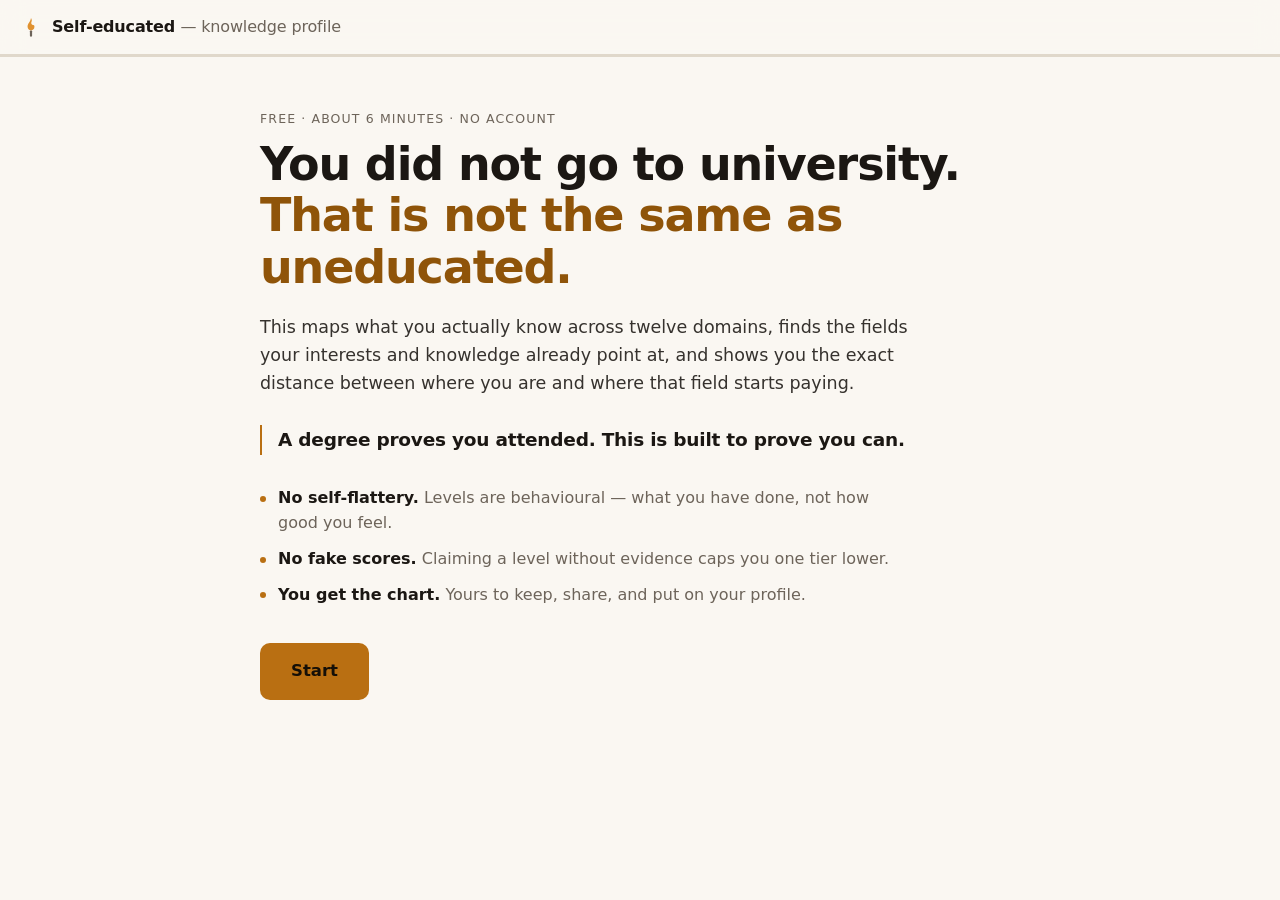
==== index.html @ 81935163 "Free knowledge-profile assessment Step 1 of Self-educated: a standalone page that maps interests and" ====
<!doctype html>
<html lang="en">
<head>
  <meta charset="utf-8">
  <meta name="viewport" content="width=device-width, initial-scale=1">
  <title>Self-educated — map what you actually know</title>
  <meta name="description" content="A free assessment for people who learned outside university. Maps your knowledge across twelve domains, finds the fields you already fit, and shows the distance to get there.">
  <meta property="og:title" content="Self-educated — map what you actually know">
  <meta property="og:description" content="You did not go to university. That is not the same as uneducated. Free, 6 minutes, no account.">
  <meta property="og:type" content="website">
  <link rel="icon" href="data:image/svg+xml,<svg xmlns='http://www.w3.org/2000/svg' viewBox='0 0 32 32'><text y='26' font-size='26'>🔥</text></svg>">
  <link rel="stylesheet" href="assets/styles.css">
</head>
<body>
  <header class="topbar">
    <svg class="mark" viewBox="0 0 32 32" aria-hidden="true">
      <path d="M16 3c3 5-1 6 1 9 1.4 2.1 4-.2 4 3.4C21 19 19 21 16 21s-5-2.4-5-5.6C11 11 15 9 16 3z" fill="#e0912f"/>
      <rect x="14.4" y="21" width="3.2" height="9" rx="1.2" fill="#6d645a"/>
    </svg>
    <span class="wordmark">Self-educated <span>— knowledge profile</span></span>
  </header>
  <div class="progress"><div id="progress-bar"></div></div>

  <main id="app"></main>

  <script type="module" src="assets/app.js"></script>
</body>
</html>
---- assets/styles.css ----
/* Self-educated — dark, warm, torch-lit. Light theme follows the OS. */

:root {
  --bg:        #0d0c0b;
  --surface:   #16130f;
  --surface-2: #1e1a15;
  --line:      #2e2822;
  --text:      #f2ece3;
  --muted:     #9a9088;
  --accent:    #e0912f;
  --accent-2:  #f5b955;
  --demand:    #5a8dd6;
  --ok:        #5fb37a;
  --warn:      #d8a13c;
  --radius:    14px;
  --maxw:      760px;
}

@media (prefers-color-scheme: light) {
  :root {
    --bg:        #faf7f2;
    --surface:   #fffdfa;
    --surface-2: #f2ede4;
    --line:      #e0d8cb;
    --text:      #1b1713;
    --muted:     #6d645a;
    --accent:    #b96f12;
    --accent-2:  #8f5409;
    --demand:    #2f62ab;
  }
}

* { box-sizing: border-box; }

body {
  margin: 0;
  background: var(--bg);
  color: var(--text);
  font: 16px/1.6 -apple-system, BlinkMacSystemFont, 'Segoe UI', Inter, system-ui, sans-serif;
  -webkit-font-smoothing: antialiased;
}

/* --- chrome ------------------------------------------------------ */

.topbar {
  position: sticky; top: 0; z-index: 10;
  display: flex; align-items: center; gap: 10px;
  padding: 14px 20px;
  background: color-mix(in srgb, var(--bg) 88%, transparent);
  backdrop-filter: blur(12px);
  border-bottom: 1px solid var(--line);
}
.mark { width: 22px; height: 22px; flex: none; }
.wordmark { font-weight: 620; letter-spacing: -0.01em; }
.wordmark span { color: var(--muted); font-weight: 400; }

.progress { height: 2px; background: var(--line); }
#progress-bar {
  height: 100%; width: 0;
  background: linear-gradient(90deg, var(--accent), var(--accent-2));
  transition: width .35s cubic-bezier(.4,0,.2,1);
}

main { padding: 0 20px 100px; }
.screen { max-width: var(--maxw); margin: 0 auto; padding-top: 52px; }
.screen.wide { max-width: 880px; }

/* --- type -------------------------------------------------------- */

h1 { font-size: clamp(30px, 5.4vw, 46px); line-height: 1.12; letter-spacing: -0.025em; margin: 10px 0 20px; font-weight: 660; }
h2 { font-size: clamp(23px, 3.6vw, 31px); line-height: 1.2; letter-spacing: -0.02em; margin: 0 0 10px; font-weight: 640; }
h3 { font-size: 18px; letter-spacing: -0.01em; margin: 0 0 12px; font-weight: 620; }
h4 { font-size: 16.5px; margin: 0; font-weight: 620; }
.glow { color: var(--accent-2); }
.eyebrow { font-size: 12.5px; letter-spacing: .09em; text-transform: uppercase; color: var(--muted); margin: 0; }
.lede { font-size: 17.5px; color: var(--text); opacity: .88; max-width: 62ch; }
.sub { color: var(--muted); max-width: 66ch; margin: 0 0 22px; }
.footnote { color: var(--muted); font-size: 13px; margin-top: 16px; max-width: 66ch; }

.claim {
  font-size: 18.5px; font-weight: 560; letter-spacing: -0.012em;
  margin: 28px 0 0; padding-left: 16px;
  border-left: 2px solid var(--accent);
  max-width: 52ch;
}
.promise { list-style: none; padding: 0; margin: 30px 0 36px; display: grid; gap: 10px; }
.promise li { padding-left: 18px; position: relative; color: var(--muted); max-width: 62ch; }
.promise li::before { content: ''; position: absolute; left: 0; top: .68em; width: 6px; height: 6px; border-radius: 50%; background: var(--accent); }
.promise b { color: var(--text); }

/* --- buttons ----------------------------------------------------- */

.btn {
  font: inherit; font-weight: 560; cursor: pointer;
  border-radius: 10px; border: 1px solid transparent;
  padding: 11px 20px; transition: .16s ease;
}
.btn-primary { background: var(--accent); color: #150f07; }
.btn-primary:hover:not(:disabled) { background: var(--accent-2); }
.btn-primary:disabled { opacity: .34; cursor: not-allowed; }
.btn-ghost { background: transparent; color: var(--muted); border-color: var(--line); }
.btn-ghost:hover { color: var(--text); border-color: var(--muted); }
.btn-lg { padding: 14px 30px; font-size: 16.5px; }

.nav {
  max-width: var(--maxw); margin: 34px auto 0;
  display: flex; justify-content: space-between; gap: 12px;
}

/* --- pickers ----------------------------------------------------- */

.grid-pick { display: grid; grid-template-columns: repeat(auto-fill, minmax(228px, 1fr)); gap: 10px; }
.pick {
  font: inherit; text-align: left; cursor: pointer;
  padding: 15px 16px; border-radius: var(--radius);
  background: var(--surface); color: var(--text);
  border: 1px solid var(--line); transition: .14s ease;
}
.pick:hover { border-color: var(--muted); }
.pick.is-on { border-color: var(--accent); background: color-mix(in srgb, var(--accent) 12%, var(--surface)); }
.counter { color: var(--muted); font-size: 13.5px; margin-top: 14px; }

.stack { display: grid; gap: 9px; }
.row-opt {
  font: inherit; text-align: left; cursor: pointer; width: 100%;
  display: flex; justify-content: space-between; align-items: center; gap: 14px;
  padding: 15px 17px; border-radius: var(--radius);
  background: var(--surface); color: var(--text);
  border: 1px solid var(--line); transition: .14s ease;
}
.row-opt:hover { border-color: var(--muted); }
.row-opt.is-on { border-color: var(--accent); background: color-mix(in srgb, var(--accent) 12%, var(--surface)); }
.ev-row { display: grid; gap: 6px; }
.ev-flag { font-size: 12.5px; color: var(--muted); white-space: nowrap; }
.row-opt.is-on .ev-flag { color: var(--accent-2); }
.chip {
  justify-self: start; font: inherit; font-size: 13px; cursor: pointer;
  padding: 7px 13px; border-radius: 999px; margin-left: 16px;
  background: transparent; color: var(--muted); border: 1px dashed var(--line);
}
.chip.is-on { border-style: solid; border-color: var(--accent); color: var(--accent-2); }

/* --- scales ------------------------------------------------------ */

.stack-q { display: grid; gap: 8px; }
.q { padding: 16px 17px; border-radius: var(--radius); background: var(--surface); border: 1px solid var(--line); }
.q-text { margin: 0 0 12px; }
.scale { display: grid; grid-template-columns: repeat(4, 1fr); gap: 6px; }
.scale-btn, .lvl-btn {
  font: inherit; font-size: 13px; cursor: pointer;
  padding: 9px 6px; border-radius: 9px;
  background: var(--surface-2); color: var(--muted);
  border: 1px solid transparent; transition: .12s ease;
}
.scale-btn:hover, .lvl-btn:hover { color: var(--text); }
.scale-btn.is-on, .lvl-btn.is-on { background: var(--accent); color: #150f07; font-weight: 560; }

.levels { display: grid; gap: 8px; }
.lvl {
  display: grid; grid-template-columns: 1fr minmax(300px, 380px); gap: 16px; align-items: center;
  padding: 12px 16px; border-radius: var(--radius); background: var(--surface); border: 1px solid var(--line);
}
.lvl-name { font-weight: 520; }
.lvl-scale { display: grid; grid-template-columns: repeat(5, 1fr); gap: 5px; }

/* --- results ----------------------------------------------------- */

.results { padding-top: 44px; }
.headline { display: flex; gap: 22px; align-items: center; margin: 14px 0 30px; flex-wrap: wrap; }
.flame {
  display: grid; place-items: center; flex: none;
  width: 116px; height: 116px; border-radius: 50%;
  background: radial-gradient(circle at 50% 62%, color-mix(in srgb, var(--accent) 34%, transparent), transparent 68%);
  border: 1px solid var(--line);
}
.flame-num { font-size: 40px; font-weight: 680; letter-spacing: -0.03em; line-height: 1; color: var(--accent-2); }
.flame-lbl { font-size: 11px; text-transform: uppercase; letter-spacing: .08em; color: var(--muted); margin-top: 5px; }
.headline-txt { font-size: 19px; margin: 0; flex: 1 1 260px; }

.chart-wrap { margin: 6px 0 40px; }
.radar { width: 100%; height: auto; display: block; }
.rd-ring, .rd-spoke { fill: none; stroke: var(--line); }
.rd-ring { stroke-width: 1.1; }
.rd-spoke { stroke-width: 1; }
.rd-tick { fill: var(--muted); font-size: 11px; }
.rd-label { fill: var(--text); font-size: 13px; }
.rd-demand { fill: var(--demand); fill-opacity: .16; stroke: var(--demand); stroke-width: 2; }
.rd-demand-dot { fill: var(--demand); }
.rd-you { fill: var(--accent); fill-opacity: .3; stroke: var(--accent); stroke-width: 2; }
.rd-you-dot { fill: var(--accent); }
.rd-legend-box { fill: var(--surface); stroke: var(--line); }
.rd-legend-text { fill: var(--text); font-size: 12px; }

.block { padding: 26px 0; border-top: 1px solid var(--line); }
.read { font-size: 17px; margin: 0 0 12px; max-width: 66ch; }
.tag { display: inline-block; padding: 3px 10px; border-radius: 999px; background: var(--surface-2); color: var(--text); font-size: 13px; }

.fields { display: grid; gap: 12px; }
.field { padding: 18px 19px; border-radius: var(--radius); background: var(--surface); border: 1px solid var(--line); }
.field.is-top { border-color: var(--accent); }
.field header { display: flex; justify-content: space-between; align-items: baseline; gap: 12px; margin-bottom: 8px; }
.field p { color: var(--muted); margin: 0 0 14px; }
.match { font-size: 13.5px; font-weight: 600; color: var(--accent-2); white-space: nowrap; }
.meta { display: grid; gap: 7px; margin: 0; font-size: 13.5px; }
.meta > div { display: flex; gap: 10px; flex-wrap: wrap; }
.meta dt { color: var(--muted); min-width: 176px; margin: 0; }
.meta dd { margin: 0; }
.risk {
  font-size: 13.5px; color: var(--warn) !important; margin: 0 0 13px !important;
  padding: 9px 12px; border-radius: 9px;
  background: color-mix(in srgb, var(--warn) 10%, transparent);
  border: 1px solid color-mix(in srgb, var(--warn) 30%, transparent);
}
.ai-badge { font-weight: 550; }
.ai-high { color: #d9704f; }
.ai-mid  { color: var(--warn); }
.ai-low  { color: var(--ok); }

.tiers { display: grid; gap: 8px; margin-bottom: 16px; }
.tier-row { display: grid; grid-template-columns: 190px 92px 1fr; gap: 14px; align-items: center; padding: 13px 15px; border-radius: 11px; background: var(--surface); border: 1px solid var(--line); }
.tier-dom { font-weight: 520; }
.tier-meaning { font-size: 13.5px; display: grid; gap: 2px; }
.tier-meaning b { color: var(--text); font-weight: 560; }
.tier-meaning i { color: var(--muted); font-style: normal; }
.tier-badge { font-size: 12px; font-weight: 620; text-align: center; padding: 4px 0; border-radius: 999px; border: 1px solid; }
.t-spark    { color: #a89078; border-color: #a8907855; }
.t-kindling { color: #d4913f; border-color: #d4913f55; }
.t-flame    { color: var(--accent-2); border-color: var(--accent); }
.t-torch    { color: #ef8f4a; border-color: #ef8f4a; background: color-mix(in srgb, #ef8f4a 12%, transparent); }
.t-beacon   { color: #f2d16b; border-color: #f2d16b; background: color-mix(in srgb, #f2d16b 14%, transparent); }

.gaps { list-style: none; padding: 0; margin: 0; display: grid; gap: 10px; counter-reset: g; }
.gaps li { display: grid; grid-template-columns: 190px 1fr 96px; gap: 14px; align-items: center; }
.gap-name { font-size: 14.5px; }
.gap-bar { position: relative; height: 8px; border-radius: 99px; background: var(--surface-2); overflow: hidden; }
.gap-bar u { position: absolute; inset: 0 auto 0 0; height: 100%; border-right: 2px solid var(--demand); background: color-mix(in srgb, var(--demand) 16%, transparent); }
.gap-bar i { position: absolute; inset: 0 auto 0 0; height: 100%; background: var(--accent); z-index: 2; border-radius: 99px; }
.gap-num { font-size: 13px; color: var(--muted); text-align: right; font-variant-numeric: tabular-nums; }

.capture { border-top-color: var(--accent); }
.capture-form { display: flex; gap: 9px; flex-wrap: wrap; max-width: 470px; }
.capture-form input {
  flex: 1 1 220px; font: inherit; padding: 11px 15px; border-radius: 10px;
  background: var(--surface); color: var(--text); border: 1px solid var(--line);
}
.capture-form input:focus { outline: none; border-color: var(--accent); }
.capture-note { font-size: 13.5px; min-height: 20px; margin: 12px 0 0; }
.capture-note.is-ok { color: var(--ok); }
.capture-note.is-warn { color: var(--warn); }
.secondary-actions { display: flex; gap: 9px; margin-top: 22px; flex-wrap: wrap; }

@media (max-width: 640px) {
  .lvl { grid-template-columns: 1fr; gap: 9px; }
  .tier-row, .gaps li { grid-template-columns: 1fr; gap: 6px; }
  .tier-meaning { gap: 3px; }
  .tier-badge { justify-self: start; padding: 4px 14px; }
  .scale { grid-template-columns: repeat(2, 1fr); }
  .meta > div { flex-direction: column; gap: 2px; }
}
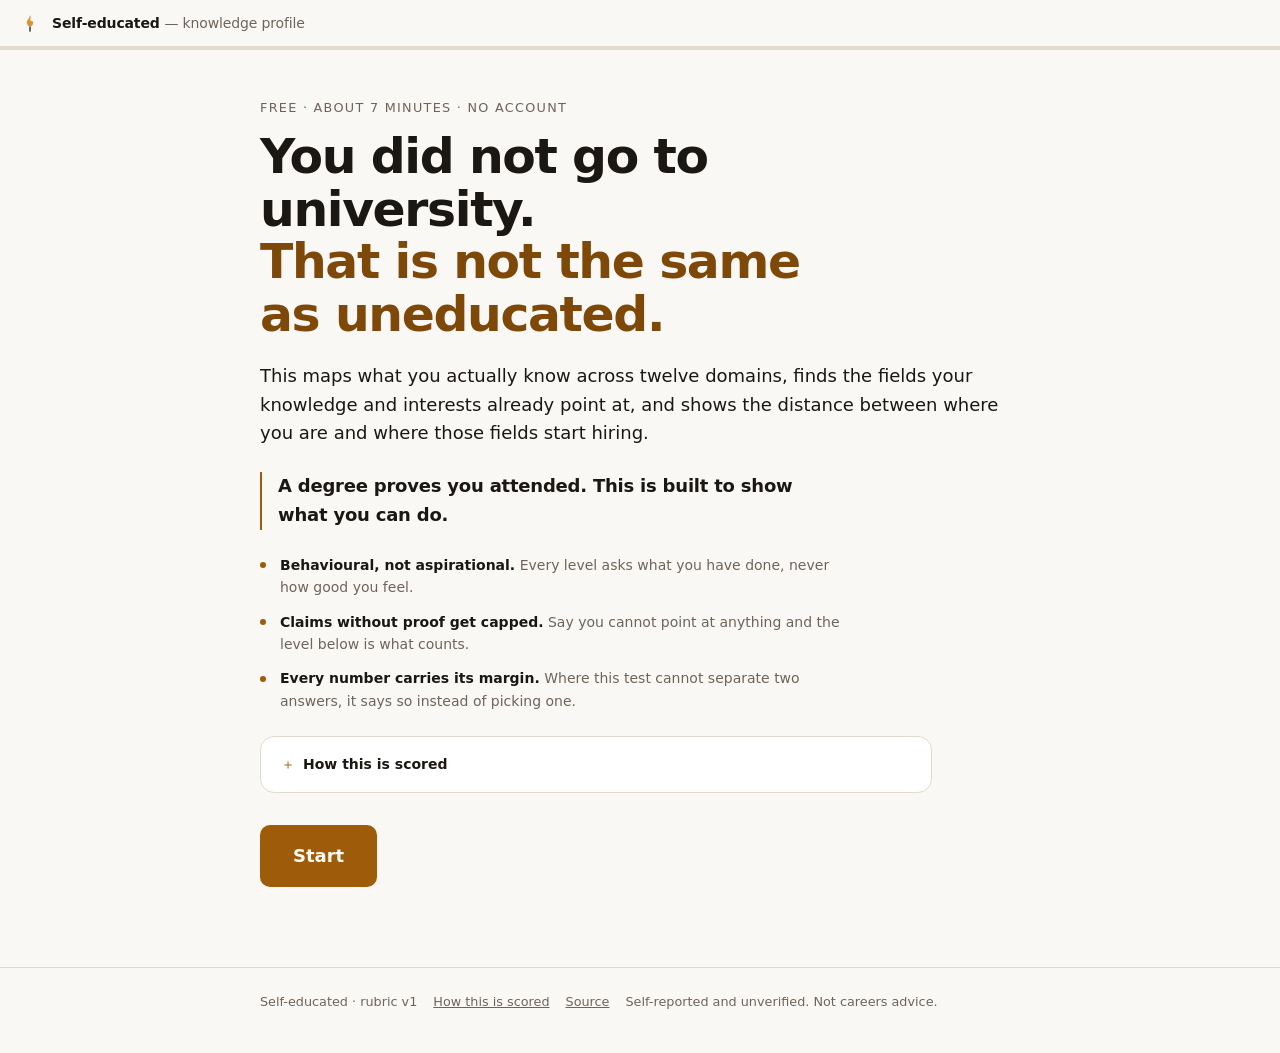
==== commit 9d1d9ea1: "Rebuild the assessment around what the maths can actually support A seven-dimension audit of the pro" ====
--- a/index.html
+++ b/index.html
@@ -5,24 +5,55 @@
   <meta name="viewport" content="width=device-width, initial-scale=1">
   <title>Self-educated — map what you actually know</title>
   <meta name="description" content="A free assessment for people who learned outside university. Maps your knowledge across twelve domains, finds the fields you already fit, and shows the distance to get there.">
+  <meta name="color-scheme" content="dark light">
   <meta property="og:title" content="Self-educated — map what you actually know">
-  <meta property="og:description" content="You did not go to university. That is not the same as uneducated. Free, 6 minutes, no account.">
+  <meta property="og:description" content="A degree proves you attended. This is built to show what you can do. Free, seven minutes, no account.">
   <meta property="og:type" content="website">
   <link rel="icon" href="data:image/svg+xml,<svg xmlns='http://www.w3.org/2000/svg' viewBox='0 0 32 32'><text y='26' font-size='26'>🔥</text></svg>">
-  <link rel="stylesheet" href="assets/styles.css">
+  <link rel="stylesheet" href="assets/styles.css?v=7">
 </head>
 <body>
+  <a class="skip" href="#app">Skip to the assessment</a>
+
   <header class="topbar">
     <svg class="mark" viewBox="0 0 32 32" aria-hidden="true">
       <path d="M16 3c3 5-1 6 1 9 1.4 2.1 4-.2 4 3.4C21 19 19 21 16 21s-5-2.4-5-5.6C11 11 15 9 16 3z" fill="#e0912f"/>
       <rect x="14.4" y="21" width="3.2" height="9" rx="1.2" fill="#6d645a"/>
     </svg>
     <span class="wordmark">Self-educated <span>— knowledge profile</span></span>
+    <span id="progress-count"></span>
   </header>
   <div class="progress"><div id="progress-bar"></div></div>
 
-  <main id="app"></main>
+  <main id="app" aria-live="polite"></main>
 
-  <script type="module" src="assets/app.js"></script>
+  <footer class="site">
+    <div class="inner">
+      <span>Self-educated · rubric v1</span>
+      <a href="method.html">How this is scored</a>
+      <a href="https://github.com/yesitslukas/self-educated">Source</a>
+      <span>Self-reported and unverified. Not careers advice.</span>
+    </div>
+  </footer>
+
+  <!-- Cache-busting for a site with no build step. GitHub Pages serves assets
+       with a ten-minute cache, so without this a redeploy can leave a visitor
+       running a mixed graph of old and new modules. Relative specifiers inside
+       the modules resolve to these same URLs, so one version covers the whole
+       graph. BUMP THIS whenever a module changes. -->
+  <script type="importmap">
+  {
+    "imports": {
+      "./assets/app.js": "./assets/app.js?v=7",
+      "./assets/views.js": "./assets/views.js?v=7",
+      "./assets/data.js": "./assets/data.js?v=7",
+      "./assets/scoring.js": "./assets/scoring.js?v=7",
+      "./assets/radar.js": "./assets/radar.js?v=7",
+      "./assets/capture.js": "./assets/capture.js?v=7",
+      "./assets/export-png.js": "./assets/export-png.js?v=7"
+    }
+  }
+  </script>
+  <script type="module" src="./assets/app.js?v=7"></script>
 </body>
 </html>
--- a/assets/styles.css
+++ b/assets/styles.css
@@ -1,259 +1,457 @@
-/* Self-educated — dark, warm, torch-lit. Light theme follows the OS. */
+/* ==================================================================
+   Self-educated
+
+   Design system, such as it is:
+
+   TYPE     A 1.25 modular scale from a 16px base. Every font-size in
+            this file is one of --t-xs … --t-4xl. No ad-hoc sizes.
+   SPACE    A 4px grid. Every padding, margin and gap is one of
+            --s-1 … --s-12. No ad-hoc values.
+   COLOUR   Eight tokens per theme. Contrast of --muted against both
+            --bg and --surface is above 4.5:1 in light and dark, so
+            secondary text meets WCAG AA rather than merely looking
+            calm.
+   MOTION   Only where it communicates state, and switched off entirely
+            under prefers-reduced-motion.
+   ================================================================== */
 
 :root {
+  /* Type — 1.25 (major third) from 16px */
+  --t-xs:   0.8rem;     /* 12.8 */
+  --t-sm:   0.875rem;   /* 14   */
+  --t-base: 1rem;       /* 16   */
+  --t-md:   1.125rem;   /* 18   */
+  --t-lg:   1.25rem;    /* 20   */
+  --t-xl:   1.5625rem;  /* 25   */
+  --t-2xl:  1.953rem;   /* 31.25 */
+  --t-3xl:  2.441rem;   /* 39   */
+  --t-4xl:  3.052rem;   /* 48.8 */
+
+  /* Space — 4px grid */
+  --s-1: 4px;   --s-2: 8px;   --s-3: 12px;  --s-4: 16px;
+  --s-5: 20px;  --s-6: 24px;  --s-8: 32px;  --s-10: 40px;
+  --s-12: 48px; --s-16: 64px; --s-20: 80px;
+
+  --radius:    10px;
+  --radius-lg: 14px;
+  --measure:   66ch;
+  --maxw:      760px;
+
+  --font: -apple-system, BlinkMacSystemFont, 'Segoe UI', Inter, Roboto, system-ui, sans-serif;
+
+  /* Colour — dark is the default */
   --bg:        #0d0c0b;
   --surface:   #16130f;
   --surface-2: #1e1a15;
   --line:      #2e2822;
+  --line-2:    #3d352c;
   --text:      #f2ece3;
-  --muted:     #9a9088;
-  --accent:    #e0912f;
+  --muted:     #9a9088;  /* 6.3:1 on --bg, 6.0:1 on --surface — measured */
+  --accent:    #e0912f;  /* 7.7:1 on --bg */
   --accent-2:  #f5b955;
-  --demand:    #5a8dd6;
-  --ok:        #5fb37a;
-  --warn:      #d8a13c;
-  --radius:    14px;
-  --maxw:      760px;
+  --on-accent: #150f07;
+  --demand:    #7aa8e6;
+  --ok:        #6cc088;
+  --warn:      #e0a53f;
+  --danger:    #e08363;
 }
 
 @media (prefers-color-scheme: light) {
   :root {
-    --bg:        #faf7f2;
-    --surface:   #fffdfa;
-    --surface-2: #f2ede4;
-    --line:      #e0d8cb;
+    --bg:        #faf8f4;
+    --surface:   #ffffff;
+    --surface-2: #f1ece3;
+    --line:      #e2dacd;
+    --line-2:    #cfc4b3;
     --text:      #1b1713;
-    --muted:     #6d645a;
-    --accent:    #b96f12;
-    --accent-2:  #8f5409;
+    --muted:     #6d645a;  /* 5.4:1 on --bg */
+    --accent:    #9e5c0a;  /* 5.0:1 on --bg — measured, AA for text */
+    --accent-2:  #7d4808;
+    --on-accent: #fffaf3;
     --demand:    #2f62ab;
+    --ok:        #256b3c;
+    --warn:      #8a5c07;
+    --danger:    #a4402a;
   }
 }
 
-* { box-sizing: border-box; }
+*, *::before, *::after { box-sizing: border-box; }
+
+html { -webkit-text-size-adjust: 100%; }
 
 body {
   margin: 0;
   background: var(--bg);
   color: var(--text);
-  font: 16px/1.6 -apple-system, BlinkMacSystemFont, 'Segoe UI', Inter, system-ui, sans-serif;
+  font: var(--t-base)/1.6 var(--font);
   -webkit-font-smoothing: antialiased;
-}
-
-/* --- chrome ------------------------------------------------------ */
+  text-rendering: optimizeLegibility;
+}
+
+/* A visible, high-contrast focus ring everywhere. The assessment is 40-odd
+   controls; anyone driving it by keyboard needs to see where they are. */
+:focus-visible {
+  outline: 2px solid var(--accent-2);
+  outline-offset: 2px;
+  border-radius: 4px;
+}
+:focus:not(:focus-visible) { outline: none; }
+
+.skip {
+  position: fixed; left: var(--s-2); top: var(--s-2); z-index: 40;
+  padding: var(--s-3) var(--s-4); border-radius: var(--radius);
+  background: var(--accent); color: var(--on-accent); font-weight: 600;
+  text-decoration: none; font-size: var(--t-sm);
+  transform: translateY(-200%); transition: transform .15s ease;
+}
+.skip:focus { transform: translateY(0); }
+
+/* ---------------------------------------------------------------- */
+/* Chrome                                                            */
+/* ---------------------------------------------------------------- */
 
 .topbar {
-  position: sticky; top: 0; z-index: 10;
-  display: flex; align-items: center; gap: 10px;
-  padding: 14px 20px;
-  background: color-mix(in srgb, var(--bg) 88%, transparent);
+  position: sticky; top: 0; z-index: 20;
+  display: flex; align-items: center; gap: var(--s-3);
+  padding: var(--s-3) var(--s-5);
+  background: color-mix(in srgb, var(--bg) 90%, transparent);
   backdrop-filter: blur(12px);
   border-bottom: 1px solid var(--line);
 }
-.mark { width: 22px; height: 22px; flex: none; }
-.wordmark { font-weight: 620; letter-spacing: -0.01em; }
+.mark { width: 20px; height: 20px; flex: none; }
+.wordmark { font-weight: 600; letter-spacing: -0.01em; font-size: var(--t-sm); }
 .wordmark span { color: var(--muted); font-weight: 400; }
-
-.progress { height: 2px; background: var(--line); }
+#progress-count {
+  margin-left: auto; font-size: var(--t-xs); color: var(--muted);
+  font-variant-numeric: tabular-nums; letter-spacing: .02em;
+}
+
+/* Sticky, directly under the topbar — a progress bar that scrolls out of
+   view at step two is not a progress bar. */
+.progress {
+  position: sticky; top: 45px; z-index: 20;
+  height: 3px; background: var(--line);
+}
 #progress-bar {
   height: 100%; width: 0;
   background: linear-gradient(90deg, var(--accent), var(--accent-2));
-  transition: width .35s cubic-bezier(.4,0,.2,1);
-}
-
-main { padding: 0 20px 100px; }
-.screen { max-width: var(--maxw); margin: 0 auto; padding-top: 52px; }
-.screen.wide { max-width: 880px; }
-
-/* --- type -------------------------------------------------------- */
-
-h1 { font-size: clamp(30px, 5.4vw, 46px); line-height: 1.12; letter-spacing: -0.025em; margin: 10px 0 20px; font-weight: 660; }
-h2 { font-size: clamp(23px, 3.6vw, 31px); line-height: 1.2; letter-spacing: -0.02em; margin: 0 0 10px; font-weight: 640; }
-h3 { font-size: 18px; letter-spacing: -0.01em; margin: 0 0 12px; font-weight: 620; }
-h4 { font-size: 16.5px; margin: 0; font-weight: 620; }
+  transition: width .35s cubic-bezier(.4, 0, .2, 1);
+}
+
+main { padding: 0 var(--s-5) var(--s-20); }
+.screen { max-width: var(--maxw); margin: 0 auto; padding-top: var(--s-12); }
+.screen.wide { max-width: 900px; }
+
+footer.site {
+  border-top: 1px solid var(--line);
+  padding: var(--s-6) var(--s-5) var(--s-10);
+  color: var(--muted); font-size: var(--t-xs);
+}
+footer.site .inner { max-width: var(--maxw); margin: 0 auto; display: flex; gap: var(--s-4); flex-wrap: wrap; }
+footer.site a { color: var(--muted); }
+
+/* ---------------------------------------------------------------- */
+/* Type                                                              */
+/* ---------------------------------------------------------------- */
+
+h1 {
+  font-size: clamp(var(--t-2xl), 5.5vw, var(--t-4xl));
+  line-height: 1.08; letter-spacing: -0.028em; font-weight: 650;
+  margin: var(--s-3) 0 var(--s-5); max-width: 18ch;
+}
+h2 {
+  font-size: clamp(var(--t-lg), 3.6vw, var(--t-2xl));
+  line-height: 1.18; letter-spacing: -0.022em; font-weight: 640;
+  margin: 0 0 var(--s-3); max-width: 26ch;
+}
+h3 { font-size: var(--t-md); letter-spacing: -0.012em; margin: 0 0 var(--s-3); font-weight: 640; }
+h4 { font-size: var(--t-base); margin: 0; font-weight: 640; letter-spacing: -0.008em; }
+h1:focus, h2:focus { outline: none; }
+
 .glow { color: var(--accent-2); }
-.eyebrow { font-size: 12.5px; letter-spacing: .09em; text-transform: uppercase; color: var(--muted); margin: 0; }
-.lede { font-size: 17.5px; color: var(--text); opacity: .88; max-width: 62ch; }
-.sub { color: var(--muted); max-width: 66ch; margin: 0 0 22px; }
-.footnote { color: var(--muted); font-size: 13px; margin-top: 16px; max-width: 66ch; }
+.eyebrow {
+  font-size: var(--t-xs); letter-spacing: .1em; text-transform: uppercase;
+  color: var(--muted); margin: 0 0 var(--s-2); font-weight: 500;
+}
+.lede { font-size: var(--t-md); max-width: var(--measure); margin: 0 0 var(--s-5); }
+.sub { color: var(--muted); max-width: var(--measure); margin: 0 0 var(--s-5); font-size: var(--t-sm); }
+.read { max-width: var(--measure); margin: 0 0 var(--s-3); }
+.caption { color: var(--muted); font-size: var(--t-sm); max-width: var(--measure); margin: 0 0 var(--s-6); }
 
 .claim {
-  font-size: 18.5px; font-weight: 560; letter-spacing: -0.012em;
-  margin: 28px 0 0; padding-left: 16px;
-  border-left: 2px solid var(--accent);
-  max-width: 52ch;
-}
-.promise { list-style: none; padding: 0; margin: 30px 0 36px; display: grid; gap: 10px; }
-.promise li { padding-left: 18px; position: relative; color: var(--muted); max-width: 62ch; }
-.promise li::before { content: ''; position: absolute; left: 0; top: .68em; width: 6px; height: 6px; border-radius: 50%; background: var(--accent); }
-.promise b { color: var(--text); }
-
-/* --- buttons ----------------------------------------------------- */
+  font-size: var(--t-md); font-weight: 560; letter-spacing: -0.012em;
+  margin: var(--s-6) 0 0; padding-left: var(--s-4);
+  border-left: 2px solid var(--accent); max-width: 46ch;
+}
+
+.promise { list-style: none; padding: 0; margin: var(--s-6) 0; display: grid; gap: var(--s-3); }
+.promise li { padding-left: var(--s-5); position: relative; color: var(--muted); max-width: var(--measure); font-size: var(--t-sm); }
+.promise li::before {
+  content: ''; position: absolute; left: 0; top: .62em;
+  width: 6px; height: 6px; border-radius: 50%; background: var(--accent);
+}
+.promise b { color: var(--text); font-weight: 600; }
+
+/* The method disclosure. A product selling legibility cannot itself be
+   illegible, so this sits on the first screen rather than in a footer. */
+.method {
+  border: 1px solid var(--line); border-radius: var(--radius-lg);
+  background: var(--surface); margin: 0 0 var(--s-8); max-width: var(--measure);
+}
+.method summary {
+  cursor: pointer; padding: var(--s-4) var(--s-5);
+  font-weight: 560; font-size: var(--t-sm); list-style: none;
+  display: flex; align-items: center; gap: var(--s-2);
+}
+.method summary::-webkit-details-marker { display: none; }
+.method summary::marker { content: ''; }
+.method summary::before { content: '＋'; color: var(--accent); font-size: var(--t-sm); }
+.method[open] summary::before { content: '−'; }
+.method-body { padding: 0 var(--s-5) var(--s-4); }
+.method-body p { color: var(--muted); font-size: var(--t-sm); margin: 0 0 var(--s-3); }
+.method-body b { color: var(--text); }
+.method-body a { color: var(--accent-2); }
+
+/* ---------------------------------------------------------------- */
+/* Controls                                                          */
+/* ---------------------------------------------------------------- */
 
 .btn {
   font: inherit; font-weight: 560; cursor: pointer;
-  border-radius: 10px; border: 1px solid transparent;
-  padding: 11px 20px; transition: .16s ease;
-}
-.btn-primary { background: var(--accent); color: #150f07; }
+  border-radius: var(--radius); border: 1px solid transparent;
+  padding: var(--s-3) var(--s-5); min-height: 44px;
+  transition: background .16s ease, color .16s ease, border-color .16s ease;
+}
+.btn-primary { background: var(--accent); color: var(--on-accent); }
 .btn-primary:hover:not(:disabled) { background: var(--accent-2); }
-.btn-primary:disabled { opacity: .34; cursor: not-allowed; }
-.btn-ghost { background: transparent; color: var(--muted); border-color: var(--line); }
+.btn-primary:disabled { opacity: .35; cursor: not-allowed; }
+.btn-ghost { background: transparent; color: var(--muted); border-color: var(--line-2); }
 .btn-ghost:hover { color: var(--text); border-color: var(--muted); }
-.btn-lg { padding: 14px 30px; font-size: 16.5px; }
+.btn-lg { padding: var(--s-4) var(--s-8); font-size: var(--t-md); }
 
 .nav {
-  max-width: var(--maxw); margin: 34px auto 0;
-  display: flex; justify-content: space-between; gap: 12px;
-}
-
-/* --- pickers ----------------------------------------------------- */
-
-.grid-pick { display: grid; grid-template-columns: repeat(auto-fill, minmax(228px, 1fr)); gap: 10px; }
+  max-width: var(--maxw); margin: var(--s-8) auto 0;
+  display: flex; justify-content: space-between; gap: var(--s-3);
+}
+
+.grid-pick { display: grid; grid-template-columns: repeat(auto-fill, minmax(230px, 1fr)); gap: var(--s-2); }
 .pick {
-  font: inherit; text-align: left; cursor: pointer;
-  padding: 15px 16px; border-radius: var(--radius);
+  font: inherit; font-size: var(--t-sm); text-align: left; cursor: pointer;
+  padding: var(--s-4); min-height: 60px; border-radius: var(--radius-lg);
   background: var(--surface); color: var(--text);
-  border: 1px solid var(--line); transition: .14s ease;
-}
-.pick:hover { border-color: var(--muted); }
+  border: 1px solid var(--line); transition: border-color .14s ease, background .14s ease;
+}
+.pick:hover:not(:disabled) { border-color: var(--line-2); }
 .pick.is-on { border-color: var(--accent); background: color-mix(in srgb, var(--accent) 12%, var(--surface)); }
-.counter { color: var(--muted); font-size: 13.5px; margin-top: 14px; }
-
-.stack { display: grid; gap: 9px; }
+.pick:disabled { opacity: .4; cursor: not-allowed; }
+.counter { color: var(--muted); font-size: var(--t-sm); margin-top: var(--s-4); font-variant-numeric: tabular-nums; }
+
+.stack { display: grid; gap: var(--s-2); }
 .row-opt {
-  font: inherit; text-align: left; cursor: pointer; width: 100%;
-  display: flex; justify-content: space-between; align-items: center; gap: 14px;
-  padding: 15px 17px; border-radius: var(--radius);
+  font: inherit; font-size: var(--t-sm); text-align: left; cursor: pointer; width: 100%;
+  display: flex; justify-content: space-between; align-items: center; gap: var(--s-4);
+  padding: var(--s-4) var(--s-5); min-height: 56px; border-radius: var(--radius-lg);
   background: var(--surface); color: var(--text);
-  border: 1px solid var(--line); transition: .14s ease;
-}
-.row-opt:hover { border-color: var(--muted); }
+  border: 1px solid var(--line); transition: border-color .14s ease, background .14s ease;
+}
+.row-opt:hover { border-color: var(--line-2); }
 .row-opt.is-on { border-color: var(--accent); background: color-mix(in srgb, var(--accent) 12%, var(--surface)); }
-.ev-row { display: grid; gap: 6px; }
-.ev-flag { font-size: 12.5px; color: var(--muted); white-space: nowrap; }
+
+.ev-row { display: grid; gap: var(--s-2); }
+.ev-flag { font-size: var(--t-xs); color: var(--muted); white-space: nowrap; }
 .row-opt.is-on .ev-flag { color: var(--accent-2); }
 .chip {
-  justify-self: start; font: inherit; font-size: 13px; cursor: pointer;
-  padding: 7px 13px; border-radius: 999px; margin-left: 16px;
-  background: transparent; color: var(--muted); border: 1px dashed var(--line);
+  justify-self: start; font: inherit; font-size: var(--t-xs); cursor: pointer;
+  padding: var(--s-2) var(--s-4); min-height: 40px; border-radius: 999px; margin-left: var(--s-4);
+  background: transparent; color: var(--muted); border: 1px dashed var(--line-2);
 }
 .chip.is-on { border-style: solid; border-color: var(--accent); color: var(--accent-2); }
 
-/* --- scales ------------------------------------------------------ */
-
-.stack-q { display: grid; gap: 8px; }
-.q { padding: 16px 17px; border-radius: var(--radius); background: var(--surface); border: 1px solid var(--line); }
-.q-text { margin: 0 0 12px; }
-.scale { display: grid; grid-template-columns: repeat(4, 1fr); gap: 6px; }
+.stack-q { display: grid; gap: var(--s-2); }
+.q { padding: var(--s-4) var(--s-5); border-radius: var(--radius-lg); background: var(--surface); border: 1px solid var(--line); }
+.q-text { margin: 0 0 var(--s-3); font-size: var(--t-sm); }
+.scale { display: grid; grid-template-columns: repeat(4, 1fr); gap: var(--s-1); }
+
 .scale-btn, .lvl-btn {
-  font: inherit; font-size: 13px; cursor: pointer;
-  padding: 9px 6px; border-radius: 9px;
+  font: inherit; font-size: var(--t-xs); cursor: pointer;
+  padding: var(--s-3) var(--s-1); min-height: 44px; border-radius: var(--radius);
   background: var(--surface-2); color: var(--muted);
-  border: 1px solid transparent; transition: .12s ease;
+  border: 1px solid transparent; transition: background .12s ease, color .12s ease;
 }
 .scale-btn:hover, .lvl-btn:hover { color: var(--text); }
-.scale-btn.is-on, .lvl-btn.is-on { background: var(--accent); color: #150f07; font-weight: 560; }
-
-.levels { display: grid; gap: 8px; }
+.scale-btn.is-on, .lvl-btn.is-on { background: var(--accent); color: var(--on-accent); font-weight: 600; }
+
+.levels { display: grid; gap: var(--s-2); }
 .lvl {
-  display: grid; grid-template-columns: 1fr minmax(300px, 380px); gap: 16px; align-items: center;
-  padding: 12px 16px; border-radius: var(--radius); background: var(--surface); border: 1px solid var(--line);
-}
-.lvl-name { font-weight: 520; }
-.lvl-scale { display: grid; grid-template-columns: repeat(5, 1fr); gap: 5px; }
-
-/* --- results ----------------------------------------------------- */
-
-.results { padding-top: 44px; }
-.headline { display: flex; gap: 22px; align-items: center; margin: 14px 0 30px; flex-wrap: wrap; }
+  display: grid; grid-template-columns: 1fr minmax(320px, 400px); gap: var(--s-4); align-items: center;
+  padding: var(--s-3) var(--s-5); border-radius: var(--radius-lg); background: var(--surface); border: 1px solid var(--line);
+}
+.lvl-name { font-weight: 520; font-size: var(--t-sm); }
+.lvl-scale { display: grid; grid-template-columns: repeat(5, 1fr); gap: var(--s-1); }
+
+/* ---------------------------------------------------------------- */
+/* Results                                                           */
+/* ---------------------------------------------------------------- */
+
+.results { padding-top: var(--s-10); }
+
+.headline { display: flex; gap: var(--s-6); align-items: flex-start; margin: var(--s-4) 0 var(--s-8); flex-wrap: wrap; }
 .flame {
   display: grid; place-items: center; flex: none;
-  width: 116px; height: 116px; border-radius: 50%;
-  background: radial-gradient(circle at 50% 62%, color-mix(in srgb, var(--accent) 34%, transparent), transparent 68%);
-  border: 1px solid var(--line);
-}
-.flame-num { font-size: 40px; font-weight: 680; letter-spacing: -0.03em; line-height: 1; color: var(--accent-2); }
-.flame-lbl { font-size: 11px; text-transform: uppercase; letter-spacing: .08em; color: var(--muted); margin-top: 5px; }
-.headline-txt { font-size: 19px; margin: 0; flex: 1 1 260px; }
-
-.chart-wrap { margin: 6px 0 40px; }
-.radar { width: 100%; height: auto; display: block; }
-.rd-ring, .rd-spoke { fill: none; stroke: var(--line); }
-.rd-ring { stroke-width: 1.1; }
-.rd-spoke { stroke-width: 1; }
-.rd-tick { fill: var(--muted); font-size: 11px; }
-.rd-label { fill: var(--text); font-size: 13px; }
-.rd-demand { fill: var(--demand); fill-opacity: .16; stroke: var(--demand); stroke-width: 2; }
-.rd-demand-dot { fill: var(--demand); }
-.rd-you { fill: var(--accent); fill-opacity: .3; stroke: var(--accent); stroke-width: 2; }
-.rd-you-dot { fill: var(--accent); }
-.rd-legend-box { fill: var(--surface); stroke: var(--line); }
-.rd-legend-text { fill: var(--text); font-size: 12px; }
-
-.block { padding: 26px 0; border-top: 1px solid var(--line); }
-.read { font-size: 17px; margin: 0 0 12px; max-width: 66ch; }
-.tag { display: inline-block; padding: 3px 10px; border-radius: 999px; background: var(--surface-2); color: var(--text); font-size: 13px; }
-
-.fields { display: grid; gap: 12px; }
-.field { padding: 18px 19px; border-radius: var(--radius); background: var(--surface); border: 1px solid var(--line); }
+  width: 108px; height: 108px; border-radius: 50%;
+  background: radial-gradient(circle at 50% 58%, color-mix(in srgb, var(--accent) 30%, transparent), transparent 70%);
+  border: 1px solid var(--line-2);
+}
+.flame-num {
+  font-size: var(--t-3xl); font-weight: 680; letter-spacing: -0.035em; line-height: 1;
+  color: var(--accent-2); font-variant-numeric: tabular-nums;
+}
+.flame-lbl { font-size: var(--t-xs); color: var(--muted); margin-top: var(--s-1); font-variant-numeric: tabular-nums; }
+.headline-txt { flex: 1 1 300px; }
+.headline-lead { font-size: var(--t-lg); margin: 0 0 var(--s-3); line-height: 1.35; letter-spacing: -0.012em; }
+.flame-def { font-size: var(--t-sm); color: var(--muted); margin: 0; max-width: var(--measure); }
+.flame-def b { color: var(--text); }
+
+.chart-wrap { margin: 0 0 var(--s-6); }
+.radar { width: 100%; height: auto; display: block; max-width: 640px; margin: 0 auto; }
+
+.block { padding: var(--s-8) 0 0; margin-top: var(--s-8); border-top: 1px solid var(--line); }
+.tag { display: inline-block; padding: 2px var(--s-3); border-radius: 999px; background: var(--surface-2); font-size: var(--t-xs); }
+
+.warn-note, .risk {
+  font-size: var(--t-sm); color: var(--warn);
+  padding: var(--s-3) var(--s-4); border-radius: var(--radius); margin: 0 0 var(--s-4);
+  background: color-mix(in srgb, var(--warn) 10%, transparent);
+  border: 1px solid color-mix(in srgb, var(--warn) 32%, transparent);
+  max-width: var(--measure);
+}
+.warn-note b { color: var(--warn); }
+
+.fields { display: grid; gap: var(--s-3); }
+.field { padding: var(--s-5); border-radius: var(--radius-lg); background: var(--surface); border: 1px solid var(--line); }
 .field.is-top { border-color: var(--accent); }
-.field header { display: flex; justify-content: space-between; align-items: baseline; gap: 12px; margin-bottom: 8px; }
-.field p { color: var(--muted); margin: 0 0 14px; }
-.match { font-size: 13.5px; font-weight: 600; color: var(--accent-2); white-space: nowrap; }
-.meta { display: grid; gap: 7px; margin: 0; font-size: 13.5px; }
-.meta > div { display: flex; gap: 10px; flex-wrap: wrap; }
-.meta dt { color: var(--muted); min-width: 176px; margin: 0; }
-.meta dd { margin: 0; }
-.risk {
-  font-size: 13.5px; color: var(--warn) !important; margin: 0 0 13px !important;
-  padding: 9px 12px; border-radius: 9px;
-  background: color-mix(in srgb, var(--warn) 10%, transparent);
-  border: 1px solid color-mix(in srgb, var(--warn) 30%, transparent);
-}
-.ai-badge { font-weight: 550; }
-.ai-high { color: #d9704f; }
+.field.is-tied { border-color: var(--demand); }
+.field header { display: flex; justify-content: space-between; align-items: baseline; gap: var(--s-3); margin-bottom: var(--s-2); }
+.field-blurb { color: var(--muted); margin: 0 0 var(--s-4); font-size: var(--t-sm); max-width: var(--measure); }
+.rank { font-size: var(--t-sm); font-weight: 640; color: var(--accent-2); font-variant-numeric: tabular-nums; }
+
+/* Three meters, not a percentage: the measurement does not support two
+   significant figures, and a bar says "roughly this much" honestly. */
+.fit-parts { list-style: none; padding: 0; margin: 0 0 var(--s-4); display: grid; gap: var(--s-2); }
+.fit-parts li { display: flex; align-items: center; gap: var(--s-3); font-size: var(--t-sm); }
+.fit-parts li span:first-child { color: var(--muted); flex: 1 1 auto; }
+.fit-parts .na { color: var(--warn); font-size: var(--t-xs); flex: none; }
+.meter { display: inline-flex; gap: 3px; flex: none; }
+.meter i { width: 20px; height: 7px; border-radius: 2px; background: var(--surface-2); }
+.meter i.on { background: var(--accent); }
+
+.meta { display: grid; gap: var(--s-2); margin: 0; font-size: var(--t-sm); }
+.meta > div { display: flex; gap: var(--s-3); flex-wrap: wrap; }
+.meta dt { color: var(--muted); min-width: 170px; margin: 0; flex: none; }
+.meta dd { margin: 0; flex: 1 1 260px; }
+.ai-badge { font-weight: 520; }
+.ai-high { color: var(--danger); }
 .ai-mid  { color: var(--warn); }
 .ai-low  { color: var(--ok); }
-
-.tiers { display: grid; gap: 8px; margin-bottom: 16px; }
-.tier-row { display: grid; grid-template-columns: 190px 92px 1fr; gap: 14px; align-items: center; padding: 13px 15px; border-radius: 11px; background: var(--surface); border: 1px solid var(--line); }
-.tier-dom { font-weight: 520; }
-.tier-meaning { font-size: 13.5px; display: grid; gap: 2px; }
-.tier-meaning b { color: var(--text); font-weight: 560; }
-.tier-meaning i { color: var(--muted); font-style: normal; }
-.tier-badge { font-size: 12px; font-weight: 620; text-align: center; padding: 4px 0; border-radius: 999px; border: 1px solid; }
-.t-spark    { color: #a89078; border-color: #a8907855; }
-.t-kindling { color: #d4913f; border-color: #d4913f55; }
+.cause-note { font-size: var(--t-sm); color: var(--muted); margin: var(--s-4) 0 0; max-width: var(--measure); }
+.cause-note b { color: var(--text); }
+
+.tiers { display: grid; gap: var(--s-2); margin-bottom: var(--s-4); }
+.tier-row {
+  display: grid; grid-template-columns: 180px 96px 1fr; gap: var(--s-4); align-items: center;
+  padding: var(--s-3) var(--s-4); border-radius: var(--radius); background: var(--surface); border: 1px solid var(--line);
+}
+.tier-dom { font-weight: 520; font-size: var(--t-sm); }
+.tier-meaning { font-size: var(--t-sm); display: grid; gap: 2px; }
+.tier-meaning b { color: var(--text); font-weight: 600; }
+.tier-meaning i { color: var(--muted); font-style: normal; font-size: var(--t-xs); }
+.tier-badge {
+  font-size: var(--t-xs); font-weight: 640; text-align: center;
+  padding: 3px 0; border-radius: 999px; border: 1px solid;
+}
+.t-spark    { color: var(--muted); border-color: var(--line-2); }
+.t-kindling { color: #d0913f; border-color: color-mix(in srgb, #d0913f 55%, transparent); }
 .t-flame    { color: var(--accent-2); border-color: var(--accent); }
 .t-torch    { color: #ef8f4a; border-color: #ef8f4a; background: color-mix(in srgb, #ef8f4a 12%, transparent); }
-.t-beacon   { color: #f2d16b; border-color: #f2d16b; background: color-mix(in srgb, #f2d16b 14%, transparent); }
-
-.gaps { list-style: none; padding: 0; margin: 0; display: grid; gap: 10px; counter-reset: g; }
-.gaps li { display: grid; grid-template-columns: 190px 1fr 96px; gap: 14px; align-items: center; }
-.gap-name { font-size: 14.5px; }
+.t-beacon   { color: #e8c65f; border-color: #e8c65f; background: color-mix(in srgb, #e8c65f 14%, transparent); }
+
+.disclaimer {
+  font-size: var(--t-sm); color: var(--muted); max-width: var(--measure);
+  padding: var(--s-4); border-radius: var(--radius);
+  background: var(--surface); border: 1px solid var(--line); margin: var(--s-4) 0 0;
+}
+
+.gaps { list-style: none; padding: 0; margin: 0; display: grid; gap: var(--s-3); }
+.gaps li { display: grid; grid-template-columns: 180px 1fr 130px; gap: var(--s-4); align-items: center; }
+.gap-name { font-size: var(--t-sm); }
 .gap-bar { position: relative; height: 8px; border-radius: 99px; background: var(--surface-2); overflow: hidden; }
-.gap-bar u { position: absolute; inset: 0 auto 0 0; height: 100%; border-right: 2px solid var(--demand); background: color-mix(in srgb, var(--demand) 16%, transparent); }
+.gap-bar u {
+  position: absolute; inset: 0 auto 0 0; height: 100%;
+  border-right: 2px solid var(--demand);
+  background: color-mix(in srgb, var(--demand) 18%, transparent);
+}
 .gap-bar i { position: absolute; inset: 0 auto 0 0; height: 100%; background: var(--accent); z-index: 2; border-radius: 99px; }
-.gap-num { font-size: 13px; color: var(--muted); text-align: right; font-variant-numeric: tabular-nums; }
+.gap-num {
+  font-size: var(--t-xs); color: var(--muted); text-align: right;
+  font-variant-numeric: tabular-nums; display: grid; gap: 1px;
+}
+.gap-num em { font-style: normal; opacity: .8; }
 
 .capture { border-top-color: var(--accent); }
-.capture-form { display: flex; gap: 9px; flex-wrap: wrap; max-width: 470px; }
+.capture-form { display: flex; gap: var(--s-2); flex-wrap: wrap; max-width: 470px; }
 .capture-form input {
-  flex: 1 1 220px; font: inherit; padding: 11px 15px; border-radius: 10px;
-  background: var(--surface); color: var(--text); border: 1px solid var(--line);
-}
-.capture-form input:focus { outline: none; border-color: var(--accent); }
-.capture-note { font-size: 13.5px; min-height: 20px; margin: 12px 0 0; }
-.capture-note.is-ok { color: var(--ok); }
-.capture-note.is-warn { color: var(--warn); }
-.secondary-actions { display: flex; gap: 9px; margin-top: 22px; flex-wrap: wrap; }
-
-@media (max-width: 640px) {
-  .lvl { grid-template-columns: 1fr; gap: 9px; }
-  .tier-row, .gaps li { grid-template-columns: 1fr; gap: 6px; }
-  .tier-meaning { gap: 3px; }
-  .tier-badge { justify-self: start; padding: 4px 14px; }
+  flex: 1 1 220px; font: inherit; font-size: var(--t-sm);
+  padding: var(--s-3) var(--s-4); min-height: 44px; border-radius: var(--radius);
+  background: var(--surface); color: var(--text); border: 1px solid var(--line-2);
+}
+.capture-form input:focus { outline: none; border-color: var(--accent); box-shadow: 0 0 0 2px color-mix(in srgb, var(--accent) 30%, transparent); }
+.capture-note, .export-note { font-size: var(--t-sm); min-height: 20px; margin: var(--s-3) 0 0; }
+.capture-note.is-ok, .export-note.is-ok { color: var(--ok); }
+.capture-note.is-warn, .export-note.is-warn { color: var(--warn); }
+.privacy { font-size: var(--t-xs); color: var(--muted); max-width: 58ch; margin: var(--s-3) 0 0; }
+.secondary-actions { display: flex; gap: var(--s-2); margin-top: var(--s-6); flex-wrap: wrap; }
+
+/* ---------------------------------------------------------------- */
+/* Method page                                                       */
+/* ---------------------------------------------------------------- */
+
+.doc { max-width: var(--measure); margin: 0 auto; padding-top: var(--s-10); }
+.doc h2 { margin-top: var(--s-10); }
+.doc h3 { margin-top: var(--s-6); }
+.doc p, .doc li { color: var(--muted); }
+.doc b, .doc strong { color: var(--text); }
+.doc a { color: var(--accent-2); }
+.doc table { width: 100%; border-collapse: collapse; margin: var(--s-4) 0; font-size: var(--t-sm); }
+.doc th, .doc td { text-align: left; padding: var(--s-2) var(--s-3); border-bottom: 1px solid var(--line); vertical-align: top; }
+.doc th { color: var(--text); font-weight: 600; }
+.doc td:first-child { color: var(--text); white-space: nowrap; }
+.doc code {
+  font-family: ui-monospace, SFMono-Regular, Menlo, monospace; font-size: .9em;
+  background: var(--surface-2); padding: 1px 5px; border-radius: 4px; color: var(--text);
+}
+.doc .scroll-x { overflow-x: auto; }
+
+/* ---------------------------------------------------------------- */
+/* Responsive                                                        */
+/* ---------------------------------------------------------------- */
+
+@media (max-width: 720px) {
+  .lvl { grid-template-columns: 1fr; gap: var(--s-2); }
+  .tier-row, .gaps li { grid-template-columns: 1fr; gap: var(--s-2); }
+  .tier-badge { justify-self: start; padding: 3px var(--s-4); }
+  .gap-num { text-align: left; grid-auto-flow: column; justify-content: start; gap: var(--s-2); }
   .scale { grid-template-columns: repeat(2, 1fr); }
   .meta > div { flex-direction: column; gap: 2px; }
-}
+  .meta dt { min-width: 0; }
+  .fit-parts li { flex-wrap: wrap; }
+  .headline { gap: var(--s-4); }
+  main { padding: 0 var(--s-4) var(--s-16); }
+}
+
+@media (prefers-reduced-motion: reduce) {
+  *, *::before, *::after {
+    animation-duration: .001ms !important;
+    transition-duration: .001ms !important;
+    scroll-behavior: auto !important;
+  }
+}
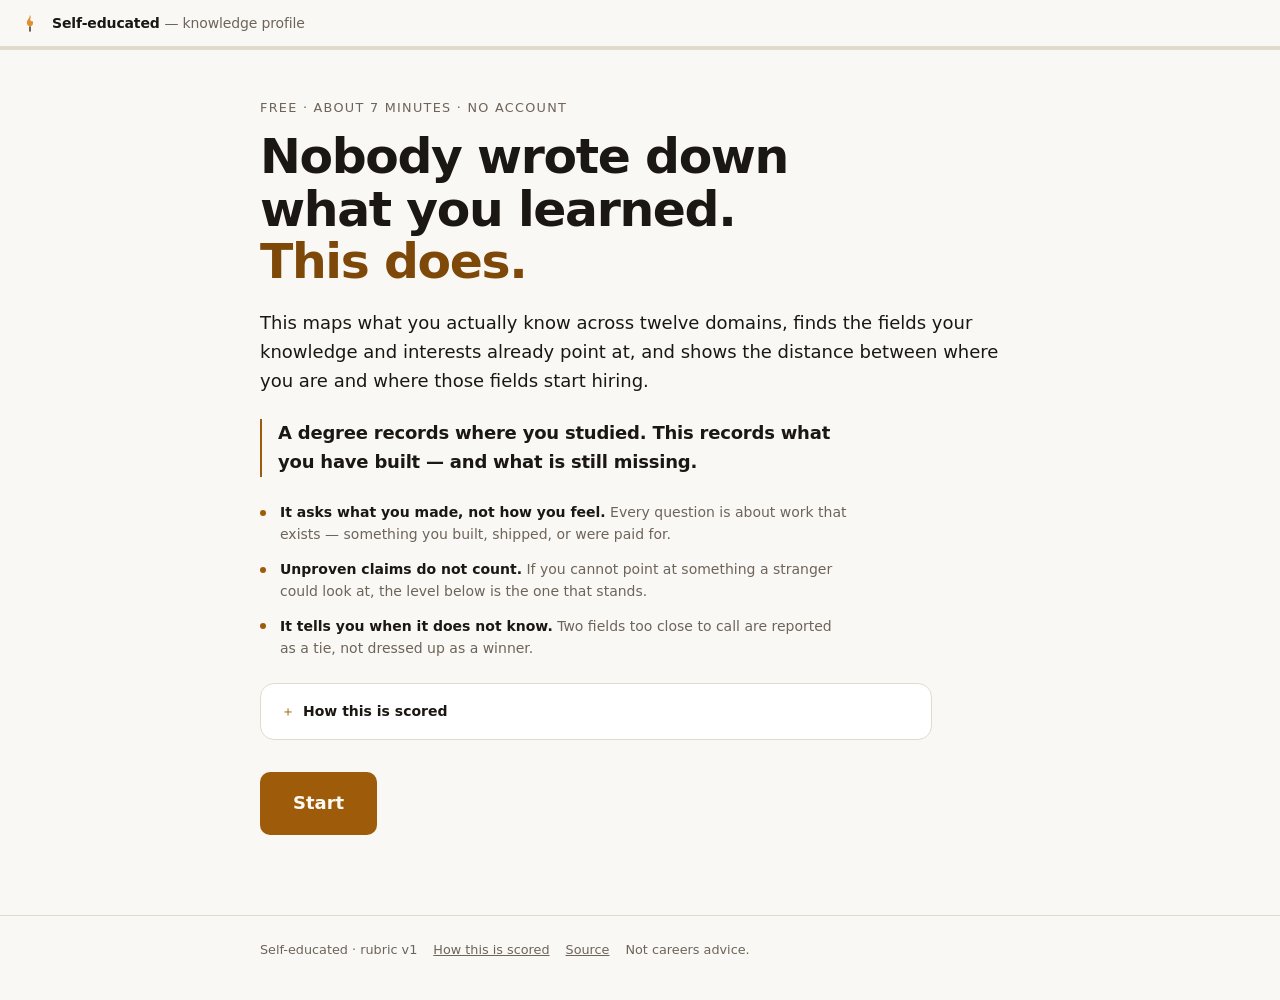
==== commit 9ce114a3: "Correct four false claims the page made about itself A copy audit found the product stating things i" ====
--- a/index.html
+++ b/index.html
@@ -4,13 +4,13 @@
   <meta charset="utf-8">
   <meta name="viewport" content="width=device-width, initial-scale=1">
   <title>Self-educated — map what you actually know</title>
-  <meta name="description" content="A free assessment for people who learned outside university. Maps your knowledge across twelve domains, finds the fields you already fit, and shows the distance to get there.">
+  <meta name="description" content="A free assessment for people who learned outside university. A degree records where you studied; this records what you have built, across twelve domains, and what is still missing.">
   <meta name="color-scheme" content="dark light">
   <meta property="og:title" content="Self-educated — map what you actually know">
-  <meta property="og:description" content="A degree proves you attended. This is built to show what you can do. Free, seven minutes, no account.">
+  <meta property="og:description" content="A degree records where you studied. This records what you have built — and what is still missing. Free, seven minutes, no account.">
   <meta property="og:type" content="website">
   <link rel="icon" href="data:image/svg+xml,<svg xmlns='http://www.w3.org/2000/svg' viewBox='0 0 32 32'><text y='26' font-size='26'>🔥</text></svg>">
-  <link rel="stylesheet" href="assets/styles.css?v=7">
+  <link rel="stylesheet" href="assets/styles.css?v=9">
 </head>
 <body>
   <a class="skip" href="#app">Skip to the assessment</a>
@@ -32,7 +32,7 @@
       <span>Self-educated · rubric v1</span>
       <a href="method.html">How this is scored</a>
       <a href="https://github.com/yesitslukas/self-educated">Source</a>
-      <span>Self-reported and unverified. Not careers advice.</span>
+      <span>Not careers advice.</span>
     </div>
   </footer>
 
@@ -44,16 +44,16 @@
   <script type="importmap">
   {
     "imports": {
-      "./assets/app.js": "./assets/app.js?v=7",
-      "./assets/views.js": "./assets/views.js?v=7",
-      "./assets/data.js": "./assets/data.js?v=7",
-      "./assets/scoring.js": "./assets/scoring.js?v=7",
-      "./assets/radar.js": "./assets/radar.js?v=7",
-      "./assets/capture.js": "./assets/capture.js?v=7",
-      "./assets/export-png.js": "./assets/export-png.js?v=7"
+      "./assets/app.js": "./assets/app.js?v=9",
+      "./assets/views.js": "./assets/views.js?v=9",
+      "./assets/data.js": "./assets/data.js?v=9",
+      "./assets/scoring.js": "./assets/scoring.js?v=9",
+      "./assets/radar.js": "./assets/radar.js?v=9",
+      "./assets/capture.js": "./assets/capture.js?v=9",
+      "./assets/export-png.js": "./assets/export-png.js?v=9"
     }
   }
   </script>
-  <script type="module" src="./assets/app.js?v=7"></script>
+  <script type="module" src="./assets/app.js?v=9"></script>
 </body>
 </html>
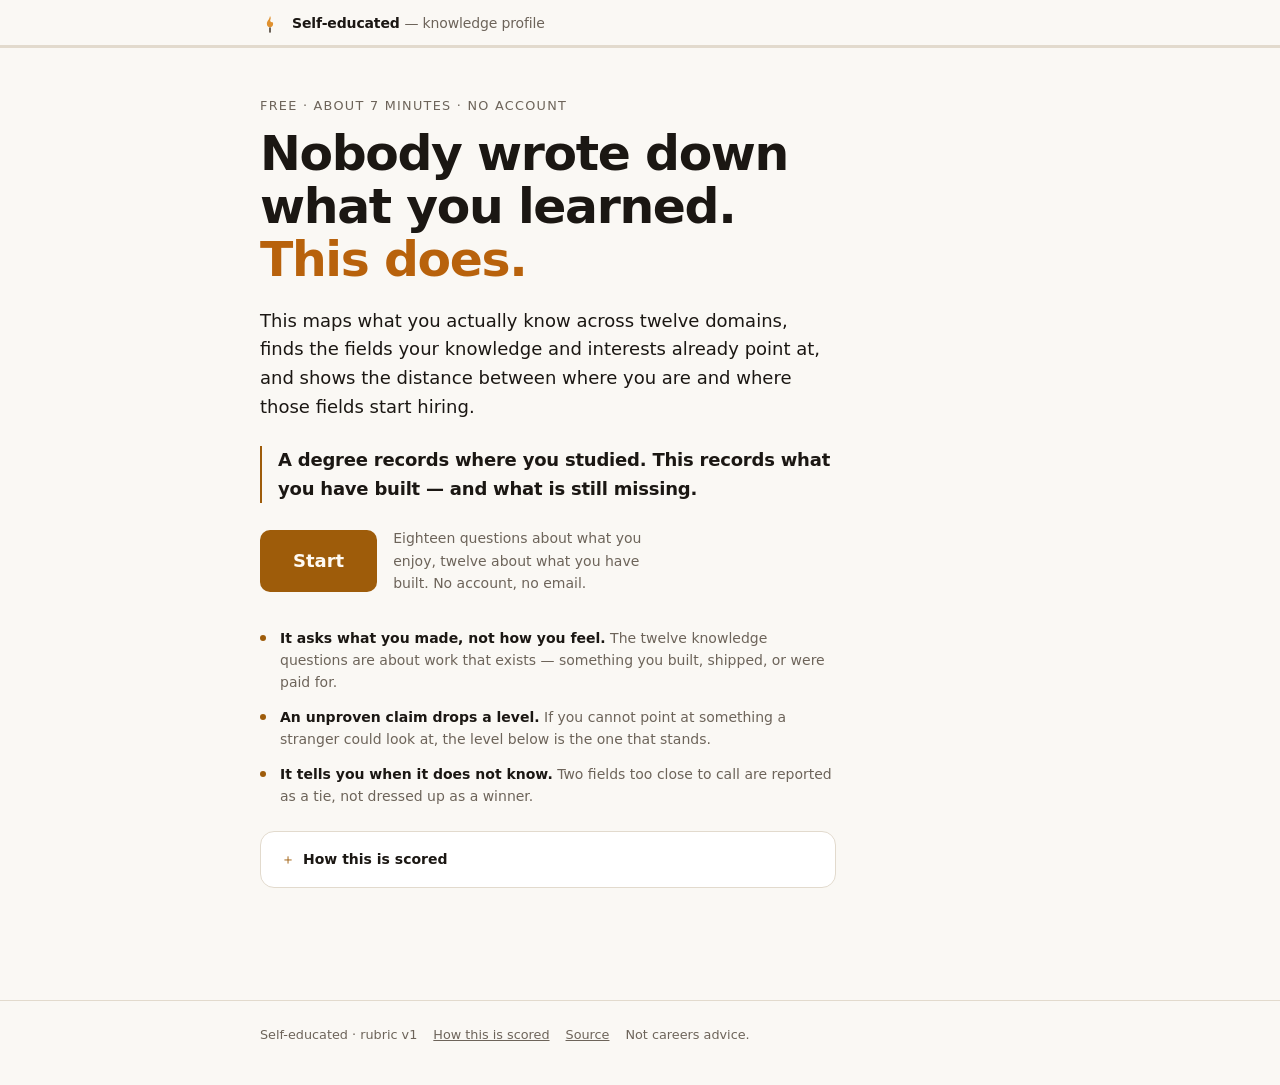
==== commit dee36a0c: "Fix the crash, the maths, and the phone Three more auditors — design, flow, and a regression pass ov" ====
--- a/index.html
+++ b/index.html
@@ -10,7 +10,7 @@
   <meta property="og:description" content="A degree records where you studied. This records what you have built — and what is still missing. Free, seven minutes, no account.">
   <meta property="og:type" content="website">
   <link rel="icon" href="data:image/svg+xml,<svg xmlns='http://www.w3.org/2000/svg' viewBox='0 0 32 32'><text y='26' font-size='26'>🔥</text></svg>">
-  <link rel="stylesheet" href="assets/styles.css?v=9">
+  <link rel="stylesheet" href="assets/styles.css?v=14">
 </head>
 <body>
   <a class="skip" href="#app">Skip to the assessment</a>
@@ -22,10 +22,10 @@
     </svg>
     <span class="wordmark">Self-educated <span>— knowledge profile</span></span>
     <span id="progress-count"></span>
+    <div class="progress"><div id="progress-bar"></div></div>
   </header>
-  <div class="progress"><div id="progress-bar"></div></div>
-
-  <main id="app" aria-live="polite"></main>
+  <main id="app"></main>
+  <p id="live" class="sr-only" role="status" aria-live="polite"></p>
 
   <footer class="site">
     <div class="inner">
@@ -44,16 +44,16 @@
   <script type="importmap">
   {
     "imports": {
-      "./assets/app.js": "./assets/app.js?v=9",
-      "./assets/views.js": "./assets/views.js?v=9",
-      "./assets/data.js": "./assets/data.js?v=9",
-      "./assets/scoring.js": "./assets/scoring.js?v=9",
-      "./assets/radar.js": "./assets/radar.js?v=9",
-      "./assets/capture.js": "./assets/capture.js?v=9",
-      "./assets/export-png.js": "./assets/export-png.js?v=9"
+      "./assets/app.js": "./assets/app.js?v=14",
+      "./assets/views.js": "./assets/views.js?v=14",
+      "./assets/data.js": "./assets/data.js?v=14",
+      "./assets/scoring.js": "./assets/scoring.js?v=14",
+      "./assets/radar.js": "./assets/radar.js?v=14",
+      "./assets/capture.js": "./assets/capture.js?v=14",
+      "./assets/export-png.js": "./assets/export-png.js?v=14"
     }
   }
   </script>
-  <script type="module" src="./assets/app.js?v=9"></script>
+  <script type="module" src="./assets/app.js?v=14"></script>
 </body>
 </html>
--- a/assets/styles.css
+++ b/assets/styles.css
@@ -3,14 +3,17 @@
 
    Design system, such as it is:
 
-   TYPE     A 1.25 modular scale from a 16px base. Every font-size in
-            this file is one of --t-xs … --t-4xl. No ad-hoc sizes.
-   SPACE    A 4px grid. Every padding, margin and gap is one of
-            --s-1 … --s-12. No ad-hoc values.
-   COLOUR   Eight tokens per theme. Contrast of --muted against both
-            --bg and --surface is above 4.5:1 in light and dark, so
-            secondary text meets WCAG AA rather than merely looking
-            calm.
+   TYPE     A 1.25 modular scale from a 16px base (--t-xs, --t-base,
+            --t-lg, --t-xl, --t-2xl, --t-3xl, --t-4xl), plus two
+            interpolated steps --t-sm (14) and --t-md (18) where the
+            scale's own gaps are too wide for UI. Every font-size in
+            this file is one of the nine. Nothing a person is asked to
+            READ sits below --t-base; 14px and below is for UI chrome.
+   SPACE    A 4px grid, --s-1 … --s-20. Every padding, margin and gap
+            is one of them.
+   COLOUR   Fourteen tokens per theme: eight structural, six semantic.
+            Contrast of --muted, --accent and --display against --bg
+            and --surface was measured against WCAG AA in both themes.
    MOTION   Only where it communicates state, and switched off entirely
             under prefers-reduced-motion.
    ================================================================== */
@@ -34,7 +37,7 @@
 
   --radius:    10px;
   --radius-lg: 14px;
-  --measure:   66ch;
+  --measure:   36rem;  /* ~72 characters at 16px, one right edge at every size */
   --maxw:      760px;
 
   --font: -apple-system, BlinkMacSystemFont, 'Segoe UI', Inter, Roboto, system-ui, sans-serif;
@@ -49,6 +52,11 @@
   --muted:     #9a9088;  /* 6.3:1 on --bg, 6.0:1 on --surface — measured */
   --accent:    #e0912f;  /* 7.7:1 on --bg */
   --accent-2:  #f5b955;
+  --display:   #f5b955;  /* stays warm in BOTH themes, unlike --accent-2 */
+  --you-fill:  0.22;
+  --tier-kindling: #d0913f;
+  --tier-torch:    #ef8f4a;
+  --tier-beacon:   #e8c65f;
   --on-accent: #150f07;
   --demand:    #7aa8e6;
   --ok:        #6cc088;
@@ -67,6 +75,11 @@
     --muted:     #6d645a;  /* 5.4:1 on --bg */
     --accent:    #9e5c0a;  /* 5.0:1 on --bg — measured, AA for text */
     --accent-2:  #7d4808;
+    --display:   #b8620c;  /* 4.1:1 on --bg and on --text */
+    --you-fill:  0.34;     /* the same 22% reads as paper on a cream ground */
+    --tier-kindling: #8a5a12;
+    --tier-torch:    #a4451a;
+    --tier-beacon:   #7a5a05;
     --on-accent: #fffaf3;
     --demand:    #2f62ab;
     --ok:        #256b3c;
@@ -97,6 +110,11 @@
 }
 :focus:not(:focus-visible) { outline: none; }
 
+.sr-only {
+  position: absolute; width: 1px; height: 1px; padding: 0; margin: -1px;
+  overflow: hidden; clip: rect(0 0 0 0); white-space: nowrap; border: 0;
+}
+
 .skip {
   position: fixed; left: var(--s-2); top: var(--s-2); z-index: 40;
   padding: var(--s-3) var(--s-4); border-radius: var(--radius);
@@ -113,7 +131,8 @@
 .topbar {
   position: sticky; top: 0; z-index: 20;
   display: flex; align-items: center; gap: var(--s-3);
-  padding: var(--s-3) var(--s-5);
+  padding: 0 max(var(--s-5), calc((100% - var(--maxw)) / 2));
+  min-height: 48px;
   background: color-mix(in srgb, var(--bg) 90%, transparent);
   backdrop-filter: blur(12px);
   border-bottom: 1px solid var(--line);
@@ -128,8 +147,10 @@
 
 /* Sticky, directly under the topbar — a progress bar that scrolls out of
    view at step two is not a progress bar. */
+/* Inside the header, so it cannot be offset by a guess at the header's
+   height — which broke the moment the wordmark wrapped on a narrow phone. */
 .progress {
-  position: sticky; top: 45px; z-index: 20;
+  position: absolute; left: 0; right: 0; bottom: -1px;
   height: 3px; background: var(--line);
 }
 #progress-bar {
@@ -164,11 +185,15 @@
   line-height: 1.18; letter-spacing: -0.022em; font-weight: 640;
   margin: 0 0 var(--s-3); max-width: 26ch;
 }
-h3 { font-size: var(--t-md); letter-spacing: -0.012em; margin: 0 0 var(--s-3); font-weight: 640; }
-h4 { font-size: var(--t-base); margin: 0; font-weight: 640; letter-spacing: -0.008em; }
+h3 {
+  font-size: clamp(var(--t-md), 2.6vw, var(--t-xl));
+  line-height: 1.24; letter-spacing: -0.018em; font-weight: 640;
+  margin: 0 0 var(--s-4); max-width: 24ch; text-wrap: balance;
+}
+h4 { font-size: var(--t-lg); line-height: 1.28; letter-spacing: -0.014em; margin: 0; font-weight: 640; }
 h1:focus, h2:focus { outline: none; }
 
-.glow { color: var(--accent-2); }
+.glow { color: var(--display); }
 .eyebrow {
   font-size: var(--t-xs); letter-spacing: .1em; text-transform: uppercase;
   color: var(--muted); margin: 0 0 var(--s-2); font-weight: 500;
@@ -176,13 +201,36 @@
 .lede { font-size: var(--t-md); max-width: var(--measure); margin: 0 0 var(--s-5); }
 .sub { color: var(--muted); max-width: var(--measure); margin: 0 0 var(--s-5); font-size: var(--t-sm); }
 .read { max-width: var(--measure); margin: 0 0 var(--s-3); }
-.caption { color: var(--muted); font-size: var(--t-sm); max-width: var(--measure); margin: 0 0 var(--s-6); }
+.caption { color: var(--muted); font-size: var(--t-base); max-width: var(--measure); margin: 0 0 var(--s-6); }
+
+/* Reading sizes. 14px is a UI size; prose is set at the base step.
+   This was the single largest thing making the page look like a form
+   rather than a document. */
+.sub, .field-blurb, .flame-def, .disclaimer, .cause-note, .warn-note, .risk,
+.q-text, .gap-name, .tier-dom, .tier-meaning, .fit-parts li, .meta,
+.row-opt, .pick, .lvl-name, .promise li, .method summary, .method-body p {
+  font-size: var(--t-base);
+}
+/* Genuinely secondary metadata stays a step down. */
+.eyebrow, .counter, .privacy, .capture-note, .export-note,
+.tier-meaning i, .gap-num, .ev-flag, .chip, .scale-btn, .lvl-btn,
+.rank, .wordmark, #progress-count, footer.site {
+  font-size: var(--t-sm);
+}
+.eyebrow, .gap-num, .ev-flag, #progress-count, footer.site { font-size: var(--t-xs); }
+.lede, .read, .sub, .caption, .field-blurb, .flame-def { text-wrap: pretty; }
 
 .claim {
   font-size: var(--t-md); font-weight: 560; letter-spacing: -0.012em;
   margin: var(--s-6) 0 0; padding-left: var(--s-4);
   border-left: 2px solid var(--accent); max-width: 46ch;
 }
+
+.start-row {
+  display: flex; align-items: center; gap: var(--s-4);
+  flex-wrap: wrap; margin: var(--s-6) 0 var(--s-8);
+}
+.start-note { color: var(--muted); font-size: var(--t-sm); max-width: 30ch; }
 
 .promise { list-style: none; padding: 0; margin: var(--s-6) 0; display: grid; gap: var(--s-3); }
 .promise li { padding-left: var(--s-5); position: relative; color: var(--muted); max-width: var(--measure); font-size: var(--t-sm); }
@@ -224,14 +272,21 @@
 }
 .btn-primary { background: var(--accent); color: var(--on-accent); }
 .btn-primary:hover:not(:disabled) { background: var(--accent-2); }
-.btn-primary:disabled { opacity: .35; cursor: not-allowed; }
+.btn-primary:disabled,
+.btn-primary[aria-disabled="true"] { opacity: .35; cursor: not-allowed; }
 .btn-ghost { background: transparent; color: var(--muted); border-color: var(--line-2); }
 .btn-ghost:hover { color: var(--text); border-color: var(--muted); }
 .btn-lg { padding: var(--s-4) var(--s-8); font-size: var(--t-md); }
 
+/* Sticky, because Continue otherwise sits up to 1,120px below the last
+   answer: on the levels screen the button was at y=1,928 of a 2,166px page.
+   The results screen is chromeless, so it grows no bar. */
 .nav {
+  position: sticky; bottom: 0; z-index: 15;
   max-width: var(--maxw); margin: var(--s-8) auto 0;
   display: flex; justify-content: space-between; gap: var(--s-3);
+  padding: var(--s-3) 0 calc(var(--s-3) + env(safe-area-inset-bottom));
+  background: linear-gradient(to top, var(--bg) 62%, transparent);
 }
 
 .grid-pick { display: grid; grid-template-columns: repeat(auto-fill, minmax(230px, 1fr)); gap: var(--s-2); }
@@ -281,12 +336,21 @@
 .scale-btn:hover, .lvl-btn:hover { color: var(--text); }
 .scale-btn.is-on, .lvl-btn.is-on { background: var(--accent); color: var(--on-accent); font-weight: 600; }
 
+.lvl-key {
+  list-style: none; margin: 0 0 var(--s-4); padding: var(--s-4);
+  border: 1px solid var(--line); border-radius: var(--radius-lg);
+  background: var(--surface); display: grid; gap: var(--s-2);
+  font-size: var(--t-sm); color: var(--muted); max-width: var(--measure);
+}
+.lvl-key b { color: var(--text); font-weight: 600; }
+
 .levels { display: grid; gap: var(--s-2); }
 .lvl {
   display: grid; grid-template-columns: 1fr minmax(320px, 400px); gap: var(--s-4); align-items: center;
   padding: var(--s-3) var(--s-5); border-radius: var(--radius-lg); background: var(--surface); border: 1px solid var(--line);
 }
-.lvl-name { font-weight: 520; font-size: var(--t-sm); }
+.lvl-name { font-weight: 520; }
+.lvl[data-missing], .q[data-missing] { border-color: color-mix(in srgb, var(--warn) 55%, transparent); }
 .lvl-scale { display: grid; grid-template-columns: repeat(5, 1fr); gap: var(--s-1); }
 
 /* ---------------------------------------------------------------- */
@@ -304,7 +368,7 @@
 }
 .flame-num {
   font-size: var(--t-3xl); font-weight: 680; letter-spacing: -0.035em; line-height: 1;
-  color: var(--accent-2); font-variant-numeric: tabular-nums;
+  color: var(--display); font-variant-numeric: tabular-nums;
 }
 .flame-lbl { font-size: var(--t-xs); color: var(--muted); margin-top: var(--s-1); font-variant-numeric: tabular-nums; }
 .headline-txt { flex: 1 1 300px; }
@@ -341,9 +405,13 @@
 .fit-parts li { display: flex; align-items: center; gap: var(--s-3); font-size: var(--t-sm); }
 .fit-parts li span:first-child { color: var(--muted); flex: 1 1 auto; }
 .fit-parts .na { color: var(--warn); font-size: var(--t-xs); flex: none; }
-.meter { display: inline-flex; gap: 3px; flex: none; }
-.meter i { width: 20px; height: 7px; border-radius: 2px; background: var(--surface-2); }
-.meter i.on { background: var(--accent); }
+.meter { display: inline-flex; gap: var(--s-1); flex: none; }
+.meter i {
+  width: 22px; height: 8px; border-radius: 2px;
+  background: color-mix(in srgb, var(--accent) 14%, transparent);
+  box-shadow: inset 0 0 0 1px color-mix(in srgb, var(--accent) 45%, transparent);
+}
+.meter i.on { background: var(--accent); box-shadow: none; }
 
 .meta { display: grid; gap: var(--s-2); margin: 0; font-size: var(--t-sm); }
 .meta > div { display: flex; gap: var(--s-3); flex-wrap: wrap; }
@@ -370,10 +438,10 @@
   padding: 3px 0; border-radius: 999px; border: 1px solid;
 }
 .t-spark    { color: var(--muted); border-color: var(--line-2); }
-.t-kindling { color: #d0913f; border-color: color-mix(in srgb, #d0913f 55%, transparent); }
+.t-kindling { color: var(--tier-kindling); border-color: color-mix(in srgb, var(--tier-kindling) 55%, transparent); }
 .t-flame    { color: var(--accent-2); border-color: var(--accent); }
-.t-torch    { color: #ef8f4a; border-color: #ef8f4a; background: color-mix(in srgb, #ef8f4a 12%, transparent); }
-.t-beacon   { color: #e8c65f; border-color: #e8c65f; background: color-mix(in srgb, #e8c65f 14%, transparent); }
+.t-torch    { color: var(--tier-torch); border-color: var(--tier-torch); background: color-mix(in srgb, var(--tier-torch) 12%, transparent); }
+.t-beacon   { color: var(--tier-beacon); border-color: var(--tier-beacon); background: color-mix(in srgb, var(--tier-beacon) 14%, transparent); }
 
 .disclaimer {
   font-size: var(--t-sm); color: var(--muted); max-width: var(--measure);
@@ -441,11 +509,26 @@
   .tier-badge { justify-self: start; padding: 3px var(--s-4); }
   .gap-num { text-align: left; grid-auto-flow: column; justify-content: start; gap: var(--s-2); }
   .scale { grid-template-columns: repeat(2, 1fr); }
-  .meta > div { flex-direction: column; gap: 2px; }
+  /* Rotating the flex axis turns flex-basis into a HEIGHT: every dd was
+     260px tall on a phone, adding ~2,600px of dead space to the page. */
+  .meta > div { flex-direction: column; gap: var(--s-1); }
   .meta dt { min-width: 0; }
+  .meta dd { flex: 0 0 auto; }
   .fit-parts li { flex-wrap: wrap; }
   .headline { gap: var(--s-4); }
   main { padding: 0 var(--s-4) var(--s-16); }
+}
+
+/* The chart scales to the column, so on a phone every SVG user unit is worth
+   about 0.6 device pixels and a 15px label lands near 9px. These sizes apply
+   to the page only — the PNG export is rendered at 1240px wide and uses the
+   sizes in radarCss unchanged. */
+@media (max-width: 720px) {
+  .radar .rd-label { font-size: 20px; }
+  .radar .rd-title { font-size: 27px; }
+  .radar .rd-sub, .radar .rd-key { font-size: 18px; }
+  .radar .rd-tick { font-size: 16px; }
+  .radar .rd-stamp { font-size: 15px; }
 }
 
 @media (prefers-reduced-motion: reduce) {
